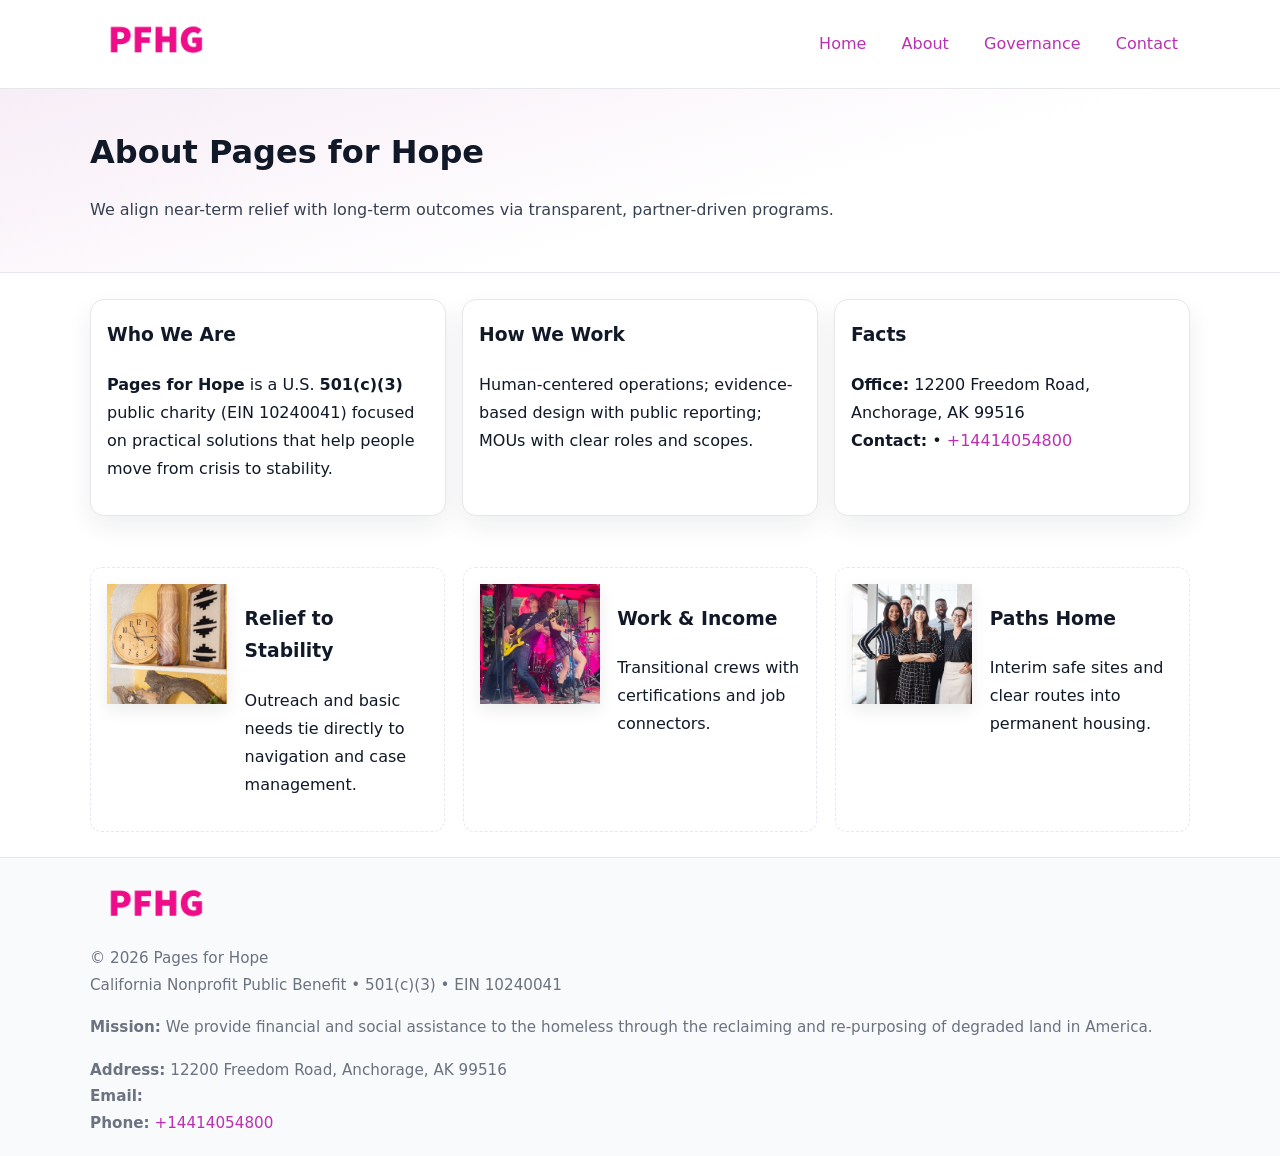
==== about.html @ 3322d379 "Initial commit" ====
<!doctype html>
<html lang="en">
<head>
<meta charset="utf-8"/><meta name="viewport" content="width=device-width,initial-scale=1"/>
<title>Pages for Hope – Nonprofit • 2025</title>
<link rel="stylesheet" href="assets/styles.css"/><link rel="icon" href="images/logo.png">
<meta name="data-ein" content="10240041"><meta name="data-name" content="Pages for Hope">
<meta name="data-email" content=""><meta name="data-phone" content="+14414054800">
<meta name="data-address" content="12200 Freedom Road,
Anchorage, AK 99516"><meta name="data-map" content="12200+Freedom+Road,+Anchorage,+AK+99516">
  <meta name="description" content="We are a 501(c)(3) organization advancing community services, education, and direct relief through transparent programs, local partnerships, and measurable outcomes.">
</head>
<body>
<div style="position:absolute;left:-9999px;top:-9999px;opacity:0" data-uniq="{{UNIQUE_BLOB}}">
  <span>We are a 501(c)(3) organization advancing community services, education, and direct relief through transparent programs, local partnerships, and measurable outcomes.</span><svg width="12" height="12" viewBox="0 0 12 12" xmlns="http://www.w3.org/2000/svg"><circle cx="6" cy="6" r="5" fill="#047857"/></svg><img src="images/community.jpg" width="1" height="1" alt="" loading="lazy"/>
</div>

<header>
  <div class="header-wrap">
    <a href="index.html"><img src="images/logo.png" alt="" style="width:132px"></a>
    <nav><a href="index.html">Home</a><a class="active" href="about.html">About</a><a href="governance.html">Governance</a><a href="contact.html">Contact</a></nav>
  </div>
</header>

<section class="cc4077bce34">
  <div class="container">
    <h1>About Pages for Hope</h1>
    <p class="c7b4de6033f">We align near-term relief with long-term outcomes via transparent, partner-driven programs.</p>
  </div>
</section>

<main>
  <section class="section">
    <div class="container grid">
      <div class="cards">
        <article class="c88d63a983e">
          <h3>Who We Are</h3>
          <p><strong>Pages for Hope</strong> is a U.S. <strong>501(c)(3)</strong> public charity (EIN 10240041) focused on practical solutions that help people move from crisis to stability.</p>
        </article>
        <article class="c88d63a983e">
          <h3>How We Work</h3>
          <p>Human-centered operations; evidence-based design with public reporting; MOUs with clear roles and scopes.</p>
        </article>
        <article class="c88d63a983e">
          <h3>Facts</h3>
          <p><strong>Office:</strong> 12200 Freedom Road,
Anchorage, AK 99516<br><strong>Contact:</strong> <a href="mailto:"></a> • <a href="tel:+14414054800">+14414054800</a></p>
        </article>
      </div>
    </div>
  </section>

  <!-- Feature 120×120 -->
  <section class="section">
    <div class="container feature-row">
      <div class="feature">
        <img class="thumb" src="images/about.jpg" alt="Relief to Stability">
        <div><h3>Relief to Stability</h3><p>Outreach and basic needs tie directly to navigation and case management.</p></div>
      </div>
      <div class="feature">
        <img class="thumb" src="images/programs.jpg" alt="Work & Income">
        <div><h3>Work & Income</h3><p>Transitional crews with certifications and job connectors.</p></div>
      </div>
      <div class="feature">
        <img class="thumb" src="images/land.jpg" alt="Paths Home">
        <div><h3>Paths Home</h3><p>Interim safe sites and clear routes into permanent housing.</p></div>
      </div>
    </div>
  </section>

  <footer>
    <div class="grid">
      <div><img src="images/logo.png" alt="" style="width:132px;margin-bottom:.5rem"><div class="small">© <span id="year"></span> Pages for Hope</div><div class="small">California Nonprofit Public Benefit • 501(c)(3) • EIN 10240041</div></div>
      <div><div class="small"><strong>Mission:</strong> We provide financial and social assistance to the homeless through the reclaiming and re-purposing of degraded land in America.</div></div>
      <div><div class="small"><strong>Address:</strong> 12200 Freedom Road,
Anchorage, AK 99516<br><strong>Email:</strong> <a href="mailto:"></a><br><strong>Phone:</strong> <a href="tel:+14414054800">+14414054800</a></div></div>
    </div>
  </footer>
</main>

<!-- color/skin -->
<script>(function(){function g(n){const e=document.querySelector('meta[name="'+n+'"]');return e?e.content:''}
function h(s){let x=2166136261>>>0;for(let i=0;i<s.length;i++){x^=s.charCodeAt(i);x=(x*16777619)>>>0}return x>>>0}
let k=(g('data-ein')||'').replace(/\D+/g,'');if(!k)k=g('data-name')||location.hostname||'d';
const key=h(String(k)),H=key%360,S=55+(key%20),L=46;
const r=document.documentElement;r.style.setProperty('--brand',`hsl(${H} ${S}% ${L}%)`);
r.style.setProperty('--brand-ink',`hsl(${H} ${Math.min(95,S+10)}% ${Math.max(22,L-18)}%)`);
r.style.setProperty('--soft',`hsl(${H} ${Math.max(40,S-25)}% 95%)`);
const y=document.getElementById('year'); if(y) y.textContent=new Date().getFullYear();})();</script>
</body>
</html>
---- assets/styles.css ----
:root{
  --ink:#111827; --muted:#6b7280; --paper:#ffffff; --line:#e5e7eb;
  --brand:#7c3aed; --brand-ink:#5125a7; --soft:#f5f3ff;
  --radius:14px; --shadow:0 10px 26px rgba(17,24,39,.07)
}
*{box-sizing:border-box} html,body{height:100%}
body{margin:0;background:var(--paper);color:var(--ink);
  font-family:Inter,system-ui,-apple-system,Segoe UI,Roboto,Arial,sans-serif;line-height:1.75}
a{color:var(--brand);text-decoration:none} a:hover{text-decoration:underline}
img{max-width:100%;display:block;border-radius:12px}

header{border-bottom:1px solid var(--line);background:#fff}
.header-wrap{width:min(1100px,94%);margin:0 auto;display:flex;align-items:center;justify-content:space-between;padding:.9rem 0}
nav a{margin-left:.7rem;padding:.45rem .75rem;border-radius:10px}
nav a:hover{background:var(--soft);text-decoration:none}

.cc4077bce34{
  position:relative;overflow:hidden;border-bottom:1px solid var(--line);
  background:linear-gradient(165deg, var(--soft) 0%, #fff 60%)
}
.cc4077bce34 .container{width:min(1100px,94%);margin:0 auto;padding:2rem 0}
h1{font-size:2rem;margin:.2rem 0 .3rem}
.c7b4de6033f{max-width:76ch;color:#374151}

.container{width:min(1100px,94%);margin-inline:auto}
.section{padding:1.6rem 0}

.grid{display:grid;gap:1rem}
.cards{display:grid;grid-template-columns:1fr;gap:1rem}
.c88d63a983e{background:#fff;border:1px solid var(--line);border-radius:var(--radius);box-shadow:var(--shadow);padding:1rem}
.c88d63a983e h3{margin-top:.2rem}

/* === Feature thumbnails: vuông 120×120 (góc 0px) === */
.feature-row{display:grid;grid-template-columns:1fr;gap:1.1rem}
.feature{
  display:grid;grid-template-columns:120px 1fr;gap:1.1rem;align-items:start;
  border:1px dashed #e6e6f6;border-radius:12px;padding:1rem
}
.feature .thumb{
  width:120px;height:120px;border-radius:0;object-fit:cover;display:block;
  box-shadow:0 6px 16px rgba(17,24,39,.08)
}

/* === Milestones bullets chuẩn === */
.timeline{margin:.4rem 0 0 0;padding:0;list-style:none;position:relative}
.timeline li{
  position:relative;padding-left:1.6rem;margin:.55rem 0;line-height:1.6
}
.timeline li::before{
  content:"";position:absolute;left:.35rem;top:.65rem;width:.6rem;height:.6rem;
  border-radius:999px;background:var(--brand)
}
.timeline::after{
  content:"";position:absolute;left:.64rem;top:.2rem;bottom:.2rem;width:2px;background:var(--line)
}

.faq details{border:1px solid var(--line);border-radius:12px;padding:.8rem}
.faq summary{font-weight:700;cursor:pointer}
.small{color:var(--muted);font-size:.95rem}

.c9e0e37fca8{display:grid;grid-template-columns:1fr;gap:.9rem}
label{display:grid;gap:.35rem;font-weight:600}
input,textarea{
  width:100%;padding:.75rem .85rem;border:1px solid #cbd5e1;border-radius:12px;font:inherit
}
input:focus,textarea:focus{outline:2px solid var(--soft);border-color:var(--brand)}
.c02c65c8dd1{display:inline-block;padding:.75rem 1rem;border:1px solid #cbd5e1;border-radius:12px;background:#fff}
.c02c65c8dd1:hover{box-shadow:var(--shadow)} .btn-primary{background:var(--brand);border-color:var(--brand);color:#fff}

.map-embed iframe{width:100%;aspect-ratio:16/9;border:0;border-radius:12px;box-shadow:var(--shadow)}

footer{border-top:1px solid var(--line);background:#f9fafb;margin-top:auto}
footer .grid{width:min(1100px,94%);margin:0 auto;display:grid;grid-template-columns:1fr;gap:1rem;padding:1.2rem 0}

@media(min-width:920px){
  .cards{grid-template-columns:repeat(3,1fr)}
  .feature-row{grid-template-columns:repeat(3,1fr)}
}
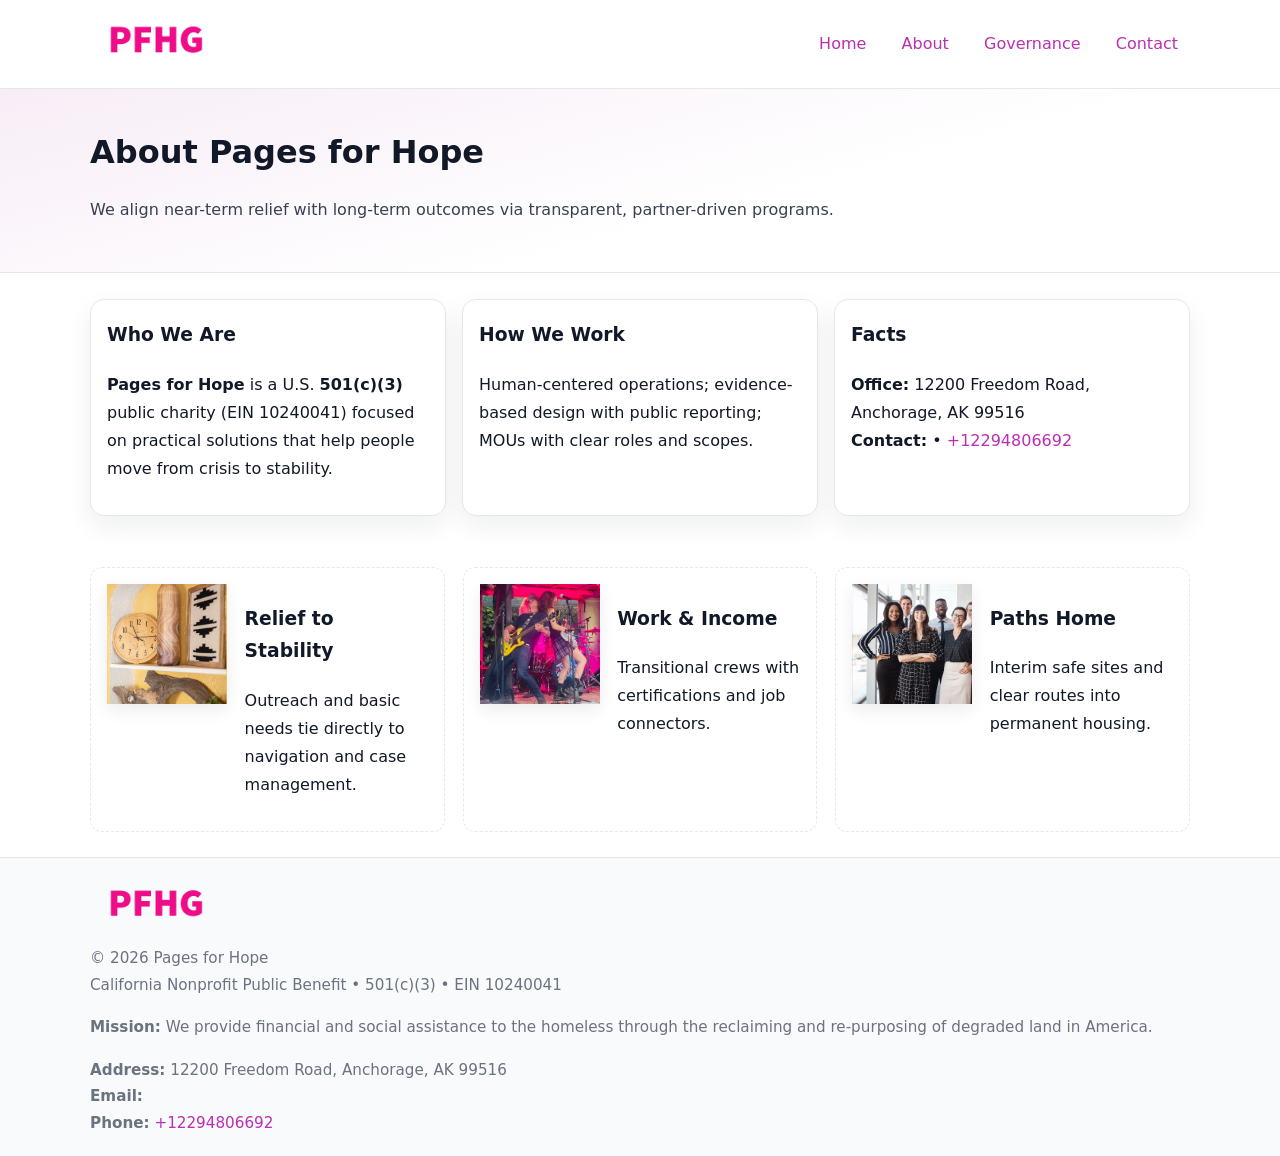
==== commit 3bec0cf3: "Update phone number to +12294806692 (auto script)" ====
--- a/about.html
+++ b/about.html
@@ -44,7 +44,7 @@
         <article class="c88d63a983e">
           <h3>Facts</h3>
           <p><strong>Office:</strong> 12200 Freedom Road,
-Anchorage, AK 99516<br><strong>Contact:</strong> <a href="mailto:"></a> • <a href="tel:+14414054800">+14414054800</a></p>
+Anchorage, AK 99516<br><strong>Contact:</strong> <a href="mailto:"></a> • <a href="tel:+12294806692">+12294806692</a></p>
         </article>
       </div>
     </div>
@@ -73,7 +73,7 @@
       <div><img src="images/logo.png" alt="" style="width:132px;margin-bottom:.5rem"><div class="small">© <span id="year"></span> Pages for Hope</div><div class="small">California Nonprofit Public Benefit • 501(c)(3) • EIN 10240041</div></div>
       <div><div class="small"><strong>Mission:</strong> We provide financial and social assistance to the homeless through the reclaiming and re-purposing of degraded land in America.</div></div>
       <div><div class="small"><strong>Address:</strong> 12200 Freedom Road,
-Anchorage, AK 99516<br><strong>Email:</strong> <a href="mailto:"></a><br><strong>Phone:</strong> <a href="tel:+14414054800">+14414054800</a></div></div>
+Anchorage, AK 99516<br><strong>Email:</strong> <a href="mailto:"></a><br><strong>Phone:</strong> <a href="tel:+12294806692">+12294806692</a></div></div>
     </div>
   </footer>
 </main>
@@ -88,4 +88,4 @@
 r.style.setProperty('--soft',`hsl(${H} ${Math.max(40,S-25)}% 95%)`);
 const y=document.getElementById('year'); if(y) y.textContent=new Date().getFullYear();})();</script>
 </body>
-</html>
+</html>
